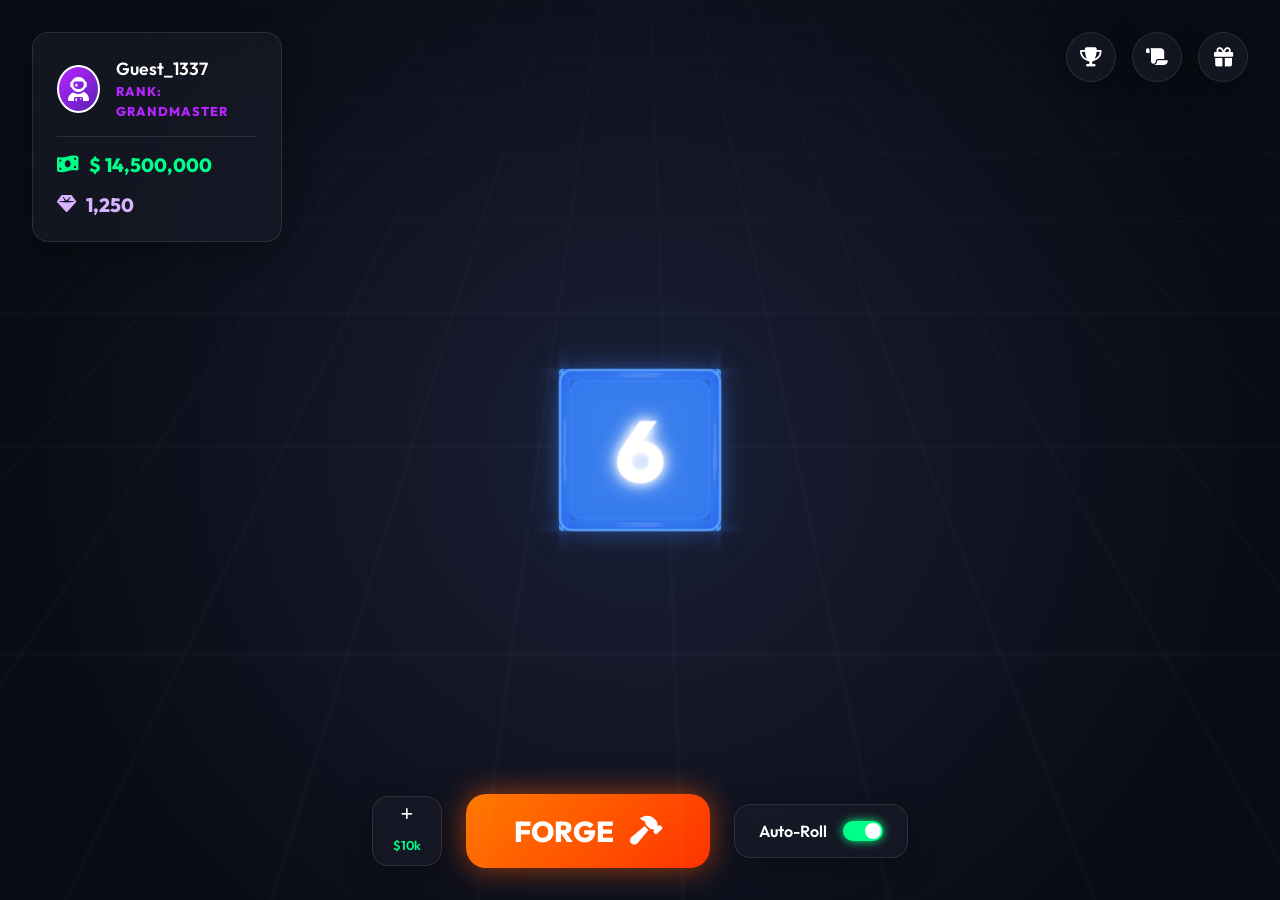
==== ui_preview/index.html @ 19efd31d "Roadmap reconciled against the repository, with two live hazards named Every DONE row was verified b" ====
<!DOCTYPE html>
<html lang="en">
<head>
    <meta charset="UTF-8">
    <meta name="viewport" content="width=device-width, initial-scale=1.0">
    <title>Dice Forge - UI Preview</title>
    <link rel="stylesheet" href="style.css">
    <link href="https://fonts.googleapis.com/css2?family=Outfit:wght@300;400;600;800&display=swap" rel="stylesheet">
    <link rel="stylesheet" href="https://cdnjs.cloudflare.com/ajax/libs/font-awesome/6.4.0/css/all.min.css">
</head>
<body>
    <!-- Background Pit Simulation -->
    <div class="bg-pit"></div>

    <!-- UI Overlay container -->
    <div class="ui-layer">
        
        <!-- Top Left: Player Profile & Currency -->
        <div class="panel top-left glass">
            <div class="profile-header">
                <div class="avatar"><i class="fa-solid fa-user-astronaut"></i></div>
                <div class="player-info">
                    <h2>Guest_1337</h2>
                    <span class="rank">Rank: Grandmaster</span>
                </div>
            </div>
            <div class="currency cash">
                <i class="fa-solid fa-money-bill-wave"></i>
                <span class="amount">$ 14,500,000</span>
            </div>
            <div class="currency diamonds">
                <i class="fa-solid fa-gem"></i>
                <span class="amount">1,250</span>
            </div>
        </div>

        <!-- Top Right: Social & Global -->
        <div class="top-right">
            <button class="icon-btn glass tooltip" data-tooltip="Leaderboard">
                <i class="fa-solid fa-trophy"></i>
            </button>
            <button class="icon-btn glass tooltip" data-tooltip="Quests">
                <i class="fa-solid fa-scroll"></i>
            </button>
            <button class="icon-btn glass tooltip" data-tooltip="Promo Codes">
                <i class="fa-solid fa-gift"></i>
            </button>
        </div>

        <!-- Left Side: Streak Gauge -->
        <div class="side-panel left glass">
            <div class="streak-title">STREAK</div>
            <div class="streak-multiplier">12x</div>
            <div class="gauge-container">
                <div class="gauge-fill"></div>
            </div>
            <div class="void-risk">Void Risk: 8%</div>
        </div>

        <!-- Right Side: Features -->
        <div class="side-panel right">
            <button class="feature-btn glass vault">
                <i class="fa-solid fa-vault"></i>
                <span>Offline Vault</span>
                <div class="badge">Ready!</div>
            </button>
            <button class="feature-btn glass spin">
                <i class="fa-solid fa-dharmachakra"></i>
                <span>Daily Spin</span>
            </button>
            <button class="feature-btn glass prestige pulse-fx">
                <i class="fa-solid fa-gem"></i>
                <span>Ascension</span>
            </button>
        </div>

        <!-- Bottom Center: Core Actions -->
        <div class="bottom-center">
            <div class="forge-container">
                <button class="btn-action glass add-die">
                    <i class="fa-solid fa-plus"></i><br>
                    <span>$10k</span>
                </button>
                <button class="btn-forge">
                    <span class="forge-text">FORGE</span>
                    <i class="fa-solid fa-hammer"></i>
                </button>
                <div class="auto-roll glass">
                    <span>Auto-Roll</span>
                    <label class="switch">
                        <input type="checkbox" checked>
                        <span class="slider round"></span>
                    </label>
                </div>
            </div>
        </div>

        <!-- Center: Floating Text & Dice Simulation -->
        <div class="center-arena">
            <div class="floating-text">
                + $ 5,000,000
            </div>
            <div class="dice-scene">
                <!-- CSS 3D Cube to simulate a glowing die -->
                <div class="cube">
                    <div class="face front">6</div>
                    <div class="face back">1</div>
                    <div class="face right">4</div>
                    <div class="face left">3</div>
                    <div class="face top">5</div>
                    <div class="face bottom">2</div>
                </div>
            </div>
        </div>
    </div>
</body>
</html>
---- ui_preview/style.css ----
:root {
    --bg-dark: #0f111a;
    --glass-bg: rgba(25, 28, 41, 0.65);
    --glass-border: rgba(255, 255, 255, 0.1);
    --accent-green: #00ff88;
    --accent-purple: #b624ff;
    --accent-orange: #ff5500;
    --text-primary: #ffffff;
    --text-secondary: #a0a5c0;
    --forge-glow: 0 0 30px rgba(255, 85, 0, 0.6);
}

* {
    margin: 0;
    padding: 0;
    box-sizing: border-box;
    font-family: 'Outfit', sans-serif;
}

body {
    background-color: var(--bg-dark);
    color: var(--text-primary);
    height: 100vh;
    overflow: hidden;
    position: relative;
}

/* Background Pit */
.bg-pit {
    position: absolute;
    inset: 0;
    background: radial-gradient(circle at center, #1a1f35 0%, #0a0c14 80%);
    z-index: 1;
}

.bg-pit::after {
    content: '';
    position: absolute;
    inset: 0;
    background-image: 
        linear-gradient(rgba(255, 255, 255, 0.03) 1px, transparent 1px),
        linear-gradient(90deg, rgba(255, 255, 255, 0.03) 1px, transparent 1px);
    background-size: 50px 50px;
    transform: perspective(500px) rotateX(60deg);
    transform-origin: top;
    opacity: 0.5;
}

/* UI Overlay Layer */
.ui-layer {
    position: absolute;
    inset: 0;
    z-index: 10;
    pointer-events: none; /* Let clicks pass to arena if needed */
    padding: 2rem;
}

.ui-layer > * {
    pointer-events: auto; /* Re-enable clicks for UI elements */
}

/* Glassmorphism utility */
.glass {
    background: var(--glass-bg);
    backdrop-filter: blur(12px);
    -webkit-backdrop-filter: blur(12px);
    border: 1px solid var(--glass-border);
    border-radius: 16px;
    box-shadow: 0 8px 32px rgba(0, 0, 0, 0.3);
}

/* Panel Layouts */
.panel {
    padding: 1.5rem;
}

.top-left {
    position: absolute;
    top: 2rem;
    left: 2rem;
    display: flex;
    flex-direction: column;
    gap: 1rem;
    width: 250px;
}

.profile-header {
    display: flex;
    align-items: center;
    gap: 1rem;
    padding-bottom: 1rem;
    border-bottom: 1px solid var(--glass-border);
}

.avatar {
    width: 48px;
    height: 48px;
    border-radius: 50%;
    background: linear-gradient(135deg, var(--accent-purple), #5b21b6);
    display: flex;
    align-items: center;
    justify-content: center;
    font-size: 1.5rem;
    border: 2px solid white;
}

.player-info h2 {
    font-size: 1.1rem;
    font-weight: 600;
}

.player-info .rank {
    font-size: 0.8rem;
    color: var(--accent-purple);
    font-weight: 800;
    text-transform: uppercase;
    letter-spacing: 1px;
}

.currency {
    display: flex;
    align-items: center;
    gap: 10px;
    font-size: 1.2rem;
    font-weight: 800;
}

.currency.cash { color: var(--accent-green); }
.currency.diamonds { color: #d8b4fe; }

/* Top Right */
.top-right {
    position: absolute;
    top: 2rem;
    right: 2rem;
    display: flex;
    gap: 1rem;
}

.icon-btn {
    width: 50px;
    height: 50px;
    border-radius: 50%;
    color: white;
    font-size: 1.2rem;
    cursor: pointer;
    transition: all 0.2s ease;
}

.icon-btn:hover {
    background: rgba(255, 255, 255, 0.1);
    transform: translateY(-2px);
}

/* Side Panels */
.side-panel {
    position: absolute;
    top: 50%;
    transform: translateY(-50%);
}

.side-panel.left {
    left: 2rem;
    padding: 1.5rem;
    display: flex;
    flex-direction: column;
    align-items: center;
    gap: 1rem;
}

.streak-title {
    font-size: 0.8rem;
    color: var(--text-secondary);
    letter-spacing: 2px;
}

.streak-multiplier {
    font-size: 2.5rem;
    font-weight: 800;
    color: var(--accent-orange);
    text-shadow: 0 0 15px rgba(255, 85, 0, 0.5);
}

.gauge-container {
    width: 12px;
    height: 150px;
    background: rgba(0,0,0,0.5);
    border-radius: 10px;
    overflow: hidden;
    position: relative;
    border: 1px solid var(--glass-border);
}

.gauge-fill {
    position: absolute;
    bottom: 0;
    left: 0;
    width: 100%;
    height: 75%;
    background: linear-gradient(to top, #ff5500, #ffaa00);
    box-shadow: 0 0 10px #ffaa00;
}

.void-risk {
    font-size: 0.8rem;
    color: #ef4444;
    font-weight: 600;
}

/* Right Features */
.side-panel.right {
    right: 2rem;
    display: flex;
    flex-direction: column;
    gap: 1rem;
}

.feature-btn {
    display: flex;
    flex-direction: column;
    align-items: center;
    justify-content: center;
    gap: 0.5rem;
    width: 90px;
    height: 90px;
    color: white;
    cursor: pointer;
    font-weight: 600;
    font-size: 0.8rem;
    transition: all 0.2s ease;
    position: relative;
}

.feature-btn i { font-size: 1.5rem; }
.feature-btn:hover { background: rgba(255, 255, 255, 0.1); transform: scale(1.05); }

.feature-btn .badge {
    position: absolute;
    top: -5px;
    right: -5px;
    background: var(--accent-green);
    color: #000;
    font-size: 0.7rem;
    padding: 2px 6px;
    border-radius: 10px;
    font-weight: 800;
}

.pulse-fx {
    animation: pulse 2s infinite;
    border-color: var(--accent-purple);
}
.pulse-fx i { color: var(--accent-purple); }

@keyframes pulse {
    0% { box-shadow: 0 0 0 0 rgba(182, 36, 255, 0.4); }
    70% { box-shadow: 0 0 0 15px rgba(182, 36, 255, 0); }
    100% { box-shadow: 0 0 0 0 rgba(182, 36, 255, 0); }
}

/* Bottom Center */
.bottom-center {
    position: absolute;
    bottom: 2rem;
    left: 50%;
    transform: translateX(-50%);
}

.forge-container {
    display: flex;
    align-items: center;
    gap: 1.5rem;
}

.btn-action {
    width: 70px;
    height: 70px;
    color: white;
    cursor: pointer;
    transition: all 0.2s ease;
    display: flex;
    flex-direction: column;
    align-items: center;
    justify-content: center;
}
.btn-action span { font-size: 0.8rem; font-weight: 600; color: var(--accent-green); }

.btn-forge {
    background: linear-gradient(135deg, #ff7a00, #ff3300);
    border: none;
    border-radius: 20px;
    padding: 1.2rem 3rem;
    display: flex;
    align-items: center;
    gap: 1rem;
    color: white;
    font-size: 1.8rem;
    font-weight: 800;
    cursor: pointer;
    box-shadow: var(--forge-glow);
    transition: all 0.2s cubic-bezier(0.175, 0.885, 0.32, 1.275);
}

.btn-forge:hover {
    transform: translateY(-5px) scale(1.05);
    box-shadow: 0 10px 40px rgba(255, 85, 0, 0.8);
}

.auto-roll {
    padding: 1rem 1.5rem;
    display: flex;
    align-items: center;
    gap: 1rem;
    font-weight: 600;
}

/* Toggle Switch */
.switch { position: relative; display: inline-block; width: 40px; height: 20px; }
.switch input { opacity: 0; width: 0; height: 0; }
.slider { position: absolute; cursor: pointer; top: 0; left: 0; right: 0; bottom: 0; background-color: rgba(255,255,255,0.2); transition: .4s; border-radius: 34px; }
.slider:before { position: absolute; content: ""; height: 16px; width: 16px; left: 2px; bottom: 2px; background-color: white; transition: .4s; border-radius: 50%; }
input:checked + .slider { background-color: var(--accent-green); box-shadow: 0 0 10px var(--accent-green); }
input:checked + .slider:before { transform: translateX(20px); }

/* Center Arena (Simulated Dice) */
.center-arena {
    position: absolute;
    inset: 0;
    display: flex;
    flex-direction: column;
    align-items: center;
    justify-content: center;
    pointer-events: none;
}

.floating-text {
    font-size: 3.5rem;
    font-weight: 800;
    color: #fff;
    text-shadow: 0 0 20px var(--accent-green), 0 0 40px var(--accent-green);
    animation: floatUp 2s ease-out forwards;
    position: absolute;
    top: 30%;
}

@keyframes floatUp {
    0% { transform: translateY(20px) scale(0.8); opacity: 0; }
    20% { transform: translateY(0) scale(1.1); opacity: 1; }
    80% { transform: translateY(-40px) scale(1); opacity: 1; }
    100% { transform: translateY(-60px) scale(0.9); opacity: 0; }
}

/* CSS 3D Cube (D6) Simulation */
.dice-scene {
    width: 150px;
    height: 150px;
    perspective: 1000px;
}

.cube {
    width: 100%;
    height: 100%;
    position: relative;
    transform-style: preserve-3d;
    animation: spin 8s linear infinite;
}

.face {
    position: absolute;
    width: 150px;
    height: 150px;
    background: rgba(59, 130, 246, 0.8);
    border: 2px solid #60a5fa;
    box-shadow: inset 0 0 20px #2563eb, 0 0 30px rgba(59, 130, 246, 0.4);
    display: flex;
    align-items: center;
    justify-content: center;
    font-size: 5rem;
    font-weight: 800;
    color: white;
    text-shadow: 0 0 10px white, 0 0 20px white;
    border-radius: 12px;
}

.front  { transform: rotateY(  0deg) translateZ(75px); }
.right  { transform: rotateY( 90deg) translateZ(75px); }
.back   { transform: rotateY(180deg) translateZ(75px); }
.left   { transform: rotateY(-90deg) translateZ(75px); }
.top    { transform: rotateX( 90deg) translateZ(75px); }
.bottom { transform: rotateX(-90deg) translateZ(75px); }

@keyframes spin {
    0% { transform: rotateX(0deg) rotateY(0deg) rotateZ(0deg); }
    100% { transform: rotateX(360deg) rotateY(720deg) rotateZ(360deg); }
}
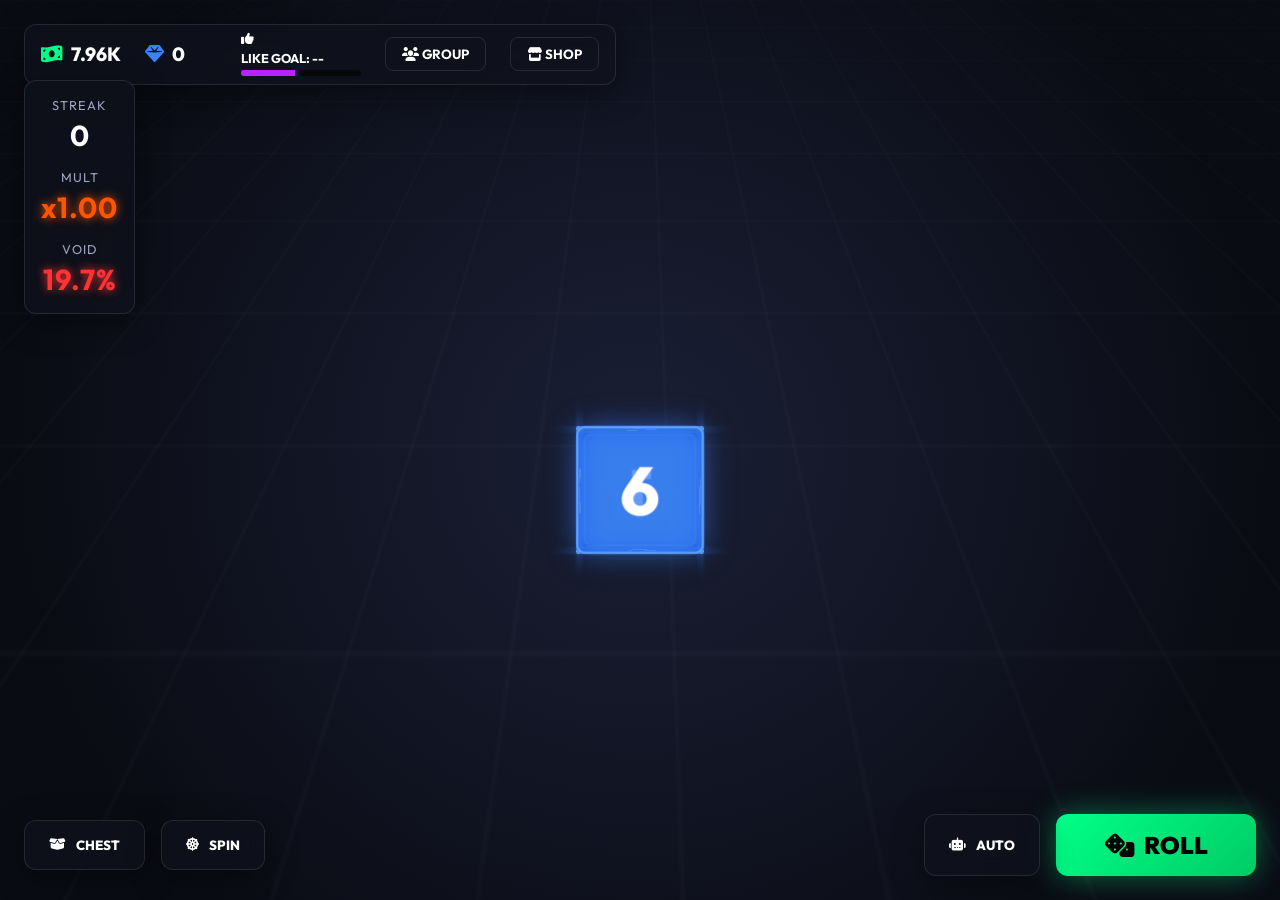
==== commit 1cda36d5: "Roadmap: fix the ordering my own edit broke, mark what is done, explain the plan YOU ASKED WHETHER I" ====
--- a/ui_preview/index.html
+++ b/ui_preview/index.html
@@ -3,115 +3,200 @@
 <head>
     <meta charset="UTF-8">
     <meta name="viewport" content="width=device-width, initial-scale=1.0">
-    <title>Dice Forge - UI Preview</title>
+    <title>Dice Forge - Complete UI Preview</title>
     <link rel="stylesheet" href="style.css">
     <link href="https://fonts.googleapis.com/css2?family=Outfit:wght@300;400;600;800&display=swap" rel="stylesheet">
     <link rel="stylesheet" href="https://cdnjs.cloudflare.com/ajax/libs/font-awesome/6.4.0/css/all.min.css">
 </head>
 <body>
-    <!-- Background Pit Simulation -->
+    <!-- Background Pit Simulation (DiceForgeBoard) -->
     <div class="bg-pit"></div>
 
     <!-- UI Overlay container -->
     <div class="ui-layer">
         
-        <!-- Top Left: Player Profile & Currency -->
-        <div class="panel top-left glass">
-            <div class="profile-header">
-                <div class="avatar"><i class="fa-solid fa-user-astronaut"></i></div>
-                <div class="player-info">
-                    <h2>Guest_1337</h2>
-                    <span class="rank">Rank: Grandmaster</span>
+        <!-- DiceForgeHUD: TopBar -->
+        <div class="hud-topbar glass">
+            <div class="currency cash"><i class="fa-solid fa-money-bill-wave"></i> <span>7.96K</span></div>
+            <div class="currency gems"><i class="fa-solid fa-gem"></i> <span>0</span></div>
+            <div class="like-goal tooltip" data-tooltip="3x CASH EVENT INACTIVE">
+                <i class="fa-solid fa-thumbs-up"></i> <span>LIKE GOAL: --</span>
+                <div class="goal-bar"><div class="goal-fill" style="width: 45%;"></div></div>
+            </div>
+            <button class="top-btn"><i class="fa-solid fa-users"></i> GROUP</button>
+            <button class="top-btn"><i class="fa-solid fa-store"></i> SHOP</button>
+        </div>
+
+        <!-- DiceForgeHUD: StreakStrip -->
+        <div class="hud-streakstrip glass">
+            <div class="streak-stat"><span>STREAK</span><br><strong>0</strong></div>
+            <div class="streak-stat accent-orange"><span>MULT</span><br><strong>x1.00</strong></div>
+            <div class="streak-stat accent-red"><span>VOID</span><br><strong>19.7%</strong></div>
+        </div>
+
+        <!-- DiceForgeMenu: LeftSidebar -->
+        <div class="sidebar left">
+            <button class="side-btn glass accent-border active" onclick="toggleModal('forgeModal')"><i class="fa-solid fa-hammer"></i> FORGE</button>
+            <button class="side-btn glass"><i class="fa-solid fa-plus-square"></i> ADD SLOT</button>
+            <button class="side-btn glass"><i class="fa-solid fa-shapes"></i> SHAPE</button>
+            <button class="side-btn glass"><i class="fa-solid fa-gauge-high"></i> AUTO SPEED</button>
+            <button class="side-btn glass prestige-btn"><i class="fa-solid fa-arrow-up-right-dots"></i> ASCEND</button>
+        </div>
+
+        <!-- DiceForgeMenu: RightSidebar -->
+        <div class="sidebar right">
+            <button class="side-btn glass"><i class="fa-solid fa-trophy"></i> BOARDS</button>
+            <button class="side-btn glass" onclick="toggleModal('statsModal')"><i class="fa-solid fa-chart-simple"></i> STATS</button>
+            <button class="side-btn glass"><i class="fa-solid fa-scroll"></i> QUESTS</button>
+            <button class="side-btn glass" onclick="toggleModal('settingsModal')"><i class="fa-solid fa-gear"></i> SETTINGS</button>
+        </div>
+
+        <!-- DiceForgeHUD: BottomBar -->
+        <div class="hud-bottombar">
+            <div class="bottom-group left-group">
+                <button class="bottom-btn glass"><i class="fa-solid fa-box-open"></i> CHEST</button>
+                <button class="bottom-btn glass"><i class="fa-solid fa-dharmachakra"></i> SPIN</button>
+            </div>
+            
+            <div class="bottom-group right-group">
+                <button class="bottom-btn glass"><i class="fa-solid fa-robot"></i> AUTO</button>
+                <button class="roll-btn"><i class="fa-solid fa-dice"></i> ROLL</button>
+            </div>
+        </div>
+
+        <!-- Center: Floating Text (DiceForgeFeedback) -->
+        <div class="center-arena">
+            <div class="floating-payout">
+                + 1,450
+                <span class="spark s1">+</span>
+                <span class="spark s2">+</span>
+            </div>
+            <div class="dice-scene">
+                <div class="cube"><div class="face front">6</div><div class="face back">1</div><div class="face right">4</div><div class="face left">3</div><div class="face top">5</div><div class="face bottom">2</div></div>
+            </div>
+        </div>
+    </div>
+
+    <!-- Modals Layer (DiceForgeMenuOverlay & ForgePanel) -->
+    
+    <!-- FORGE PANEL -->
+    <div class="modal-overlay" id="forgeModal" style="display: none;">
+        <div class="modal glass forge-modal">
+            <div class="modal-header">
+                <h2><i class="fa-solid fa-hammer"></i> FORGE</h2>
+                <button class="close-btn" onclick="toggleModal('forgeModal')"><i class="fa-solid fa-xmark"></i></button>
+            </div>
+            
+            <div class="die-tabs">
+                <button class="tab active">DIE 1</button>
+                <button class="tab">DIE 2</button>
+                <button class="tab">DIE 3</button>
+            </div>
+
+            <div class="forge-content">
+                <div class="forge-main">
+                    <div class="face-table-header">
+                        <span>FACE</span><span>EL</span><span>MASS</span><span>VALUE</span><span>P(LAND)</span><span>ADJUST</span>
+                    </div>
+                    <div class="face-list">
+                        <!-- Example row -->
+                        <div class="face-row">
+                            <span class="f-num">F1</span>
+                            <span class="f-el">-</span>
+                            <span class="f-val">10</span>
+                            <span class="f-val">100</span>
+                            <span class="f-val">16.6%</span>
+                            <div class="f-actions">
+                                <button class="f-btn">-</button><button class="f-btn">+</button>
+                            </div>
+                        </div>
+                        <div class="face-row">
+                            <span class="f-num">F2</span><span class="f-el">-</span><span class="f-val">10</span><span class="f-val">100</span><span class="f-val">16.6%</span>
+                            <div class="f-actions"><button class="f-btn">-</button><button class="f-btn">+</button></div>
+                        </div>
+                    </div>
                 </div>
-            </div>
-            <div class="currency cash">
-                <i class="fa-solid fa-money-bill-wave"></i>
-                <span class="amount">$ 14,500,000</span>
-            </div>
-            <div class="currency diamonds">
-                <i class="fa-solid fa-gem"></i>
-                <span class="amount">1,250</span>
-            </div>
-        </div>
-
-        <!-- Top Right: Social & Global -->
-        <div class="top-right">
-            <button class="icon-btn glass tooltip" data-tooltip="Leaderboard">
-                <i class="fa-solid fa-trophy"></i>
-            </button>
-            <button class="icon-btn glass tooltip" data-tooltip="Quests">
-                <i class="fa-solid fa-scroll"></i>
-            </button>
-            <button class="icon-btn glass tooltip" data-tooltip="Promo Codes">
-                <i class="fa-solid fa-gift"></i>
-            </button>
-        </div>
-
-        <!-- Left Side: Streak Gauge -->
-        <div class="side-panel left glass">
-            <div class="streak-title">STREAK</div>
-            <div class="streak-multiplier">12x</div>
-            <div class="gauge-container">
-                <div class="gauge-fill"></div>
-            </div>
-            <div class="void-risk">Void Risk: 8%</div>
-        </div>
-
-        <!-- Right Side: Features -->
-        <div class="side-panel right">
-            <button class="feature-btn glass vault">
-                <i class="fa-solid fa-vault"></i>
-                <span>Offline Vault</span>
-                <div class="badge">Ready!</div>
-            </button>
-            <button class="feature-btn glass spin">
-                <i class="fa-solid fa-dharmachakra"></i>
-                <span>Daily Spin</span>
-            </button>
-            <button class="feature-btn glass prestige pulse-fx">
-                <i class="fa-solid fa-gem"></i>
-                <span>Ascension</span>
-            </button>
-        </div>
-
-        <!-- Bottom Center: Core Actions -->
-        <div class="bottom-center">
-            <div class="forge-container">
-                <button class="btn-action glass add-die">
-                    <i class="fa-solid fa-plus"></i><br>
-                    <span>$10k</span>
-                </button>
-                <button class="btn-forge">
-                    <span class="forge-text">FORGE</span>
-                    <i class="fa-solid fa-hammer"></i>
-                </button>
-                <div class="auto-roll glass">
-                    <span>Auto-Roll</span>
-                    <label class="switch">
-                        <input type="checkbox" checked>
-                        <span class="slider round"></span>
-                    </label>
+
+                <div class="forge-sidebar">
+                    <div class="stat-box"><span>BASE EV / ROLL</span><strong>--</strong></div>
+                    <div class="stat-box"><span>VOID PROBABILITY</span><strong>--</strong></div>
+                    <div class="stat-box"><span>MASS BUDGET</span><strong>--</strong></div>
+                    <div class="stat-box"><span>FORGE COST</span><strong>--</strong></div>
+                    
+                    <div class="element-picker">
+                        <h4>ELEMENT - FACE 1</h4>
+                        <div class="elem-grid">
+                            <button class="elem-btn active">None</button>
+                            <button class="elem-btn fire">Fire</button>
+                            <button class="elem-btn freeze">Freeze</button>
+                            <button class="elem-btn gold">Gold</button>
+                            <button class="elem-btn mult">Multiplier</button>
+                        </div>
+                    </div>
+                    
+                    <div class="shape-picker">
+                        <h4>SHAPE</h4>
+                        <div class="elem-grid">
+                            <button class="elem-btn">D4</button><button class="elem-btn active">D6</button>
+                            <button class="elem-btn">D8</button><button class="elem-btn">D12</button><button class="elem-btn">D20</button>
+                        </div>
+                    </div>
+
+                    <div class="action-grid">
+                        <button class="sys-btn">EVEN</button>
+                        <button class="sys-btn">STEP 1</button>
+                        <button class="sys-btn">REVERT</button>
+                        <button class="sys-btn commit-btn">FORGE</button>
+                    </div>
                 </div>
             </div>
         </div>
-
-        <!-- Center: Floating Text & Dice Simulation -->
-        <div class="center-arena">
-            <div class="floating-text">
-                + $ 5,000,000
-            </div>
-            <div class="dice-scene">
-                <!-- CSS 3D Cube to simulate a glowing die -->
-                <div class="cube">
-                    <div class="face front">6</div>
-                    <div class="face back">1</div>
-                    <div class="face right">4</div>
-                    <div class="face left">3</div>
-                    <div class="face top">5</div>
-                    <div class="face bottom">2</div>
-                </div>
-            </div>
-        </div>
-    </div>
+    </div>
+
+    <!-- STATS PANEL -->
+    <div class="modal-overlay" id="statsModal" style="display: none;">
+        <div class="modal glass small-modal">
+            <div class="modal-header">
+                <h2><i class="fa-solid fa-chart-simple"></i> STATISTICS</h2>
+                <button class="close-btn" onclick="toggleModal('statsModal')"><i class="fa-solid fa-xmark"></i></button>
+            </div>
+            <div class="stats-grid">
+                <div class="stat-item"><span>CASH</span><strong>--</strong></div>
+                <div class="stat-item"><span>GEMS</span><strong>--</strong></div>
+                <div class="stat-item"><span>DIAMONDS</span><strong>--</strong></div>
+                <div class="stat-item"><span>STREAK</span><strong>--</strong></div>
+                <div class="stat-item"><span>DIE SLOTS</span><strong>--</strong></div>
+                <div class="stat-item"><span>LIFETIME</span><strong>--</strong></div>
+                <div class="stat-item"><span>BEST ROLL</span><strong>--</strong></div>
+                <div class="stat-item"><span>ROLLS</span><strong>--</strong></div>
+                <div class="stat-item"><span>ASCENSIONS</span><strong>--</strong></div>
+            </div>
+        </div>
+    </div>
+
+    <!-- SETTINGS PANEL -->
+    <div class="modal-overlay" id="settingsModal" style="display: none;">
+        <div class="modal glass small-modal">
+            <div class="modal-header">
+                <h2><i class="fa-solid fa-gear"></i> SETTINGS</h2>
+                <button class="close-btn" onclick="toggleModal('settingsModal')"><i class="fa-solid fa-xmark"></i></button>
+            </div>
+            <div class="settings-list">
+                <button class="setting-btn">PARTICLES <span>ON</span></button>
+                <button class="setting-btn">MOTION BLUR <span>ON</span></button>
+                <button class="setting-btn">SOUND FX <span>ON</span></button>
+                <button class="setting-btn">MUSIC <span>ON</span></button>
+                <button class="setting-btn accent-border">PROMO CODES</button>
+                <p class="settings-note">These apply for this session; saving them needs a server update.</p>
+            </div>
+        </div>
+    </div>
+
+    <script>
+        function toggleModal(id) {
+            const el = document.getElementById(id);
+            el.style.display = el.style.display === 'none' ? 'flex' : 'none';
+        }
+    </script>
 </body>
 </html>
--- a/ui_preview/style.css
+++ b/ui_preview/style.css
@@ -1,395 +1,178 @@
 :root {
     --bg-dark: #0f111a;
-    --glass-bg: rgba(25, 28, 41, 0.65);
+    --glass-bg: rgba(15, 18, 28, 0.75);
     --glass-border: rgba(255, 255, 255, 0.1);
     --accent-green: #00ff88;
     --accent-purple: #b624ff;
     --accent-orange: #ff5500;
+    --accent-red: #ff3333;
     --text-primary: #ffffff;
     --text-secondary: #a0a5c0;
-    --forge-glow: 0 0 30px rgba(255, 85, 0, 0.6);
 }
 
-* {
-    margin: 0;
-    padding: 0;
-    box-sizing: border-box;
-    font-family: 'Outfit', sans-serif;
-}
-
-body {
-    background-color: var(--bg-dark);
-    color: var(--text-primary);
-    height: 100vh;
-    overflow: hidden;
-    position: relative;
-}
+* { margin: 0; padding: 0; box-sizing: border-box; font-family: 'Outfit', sans-serif; }
+body { background-color: var(--bg-dark); color: var(--text-primary); height: 100vh; overflow: hidden; position: relative; }
 
 /* Background Pit */
 .bg-pit {
-    position: absolute;
-    inset: 0;
+    position: absolute; inset: 0;
     background: radial-gradient(circle at center, #1a1f35 0%, #0a0c14 80%);
     z-index: 1;
 }
-
 .bg-pit::after {
-    content: '';
-    position: absolute;
-    inset: 0;
-    background-image: 
-        linear-gradient(rgba(255, 255, 255, 0.03) 1px, transparent 1px),
-        linear-gradient(90deg, rgba(255, 255, 255, 0.03) 1px, transparent 1px);
-    background-size: 50px 50px;
-    transform: perspective(500px) rotateX(60deg);
-    transform-origin: top;
-    opacity: 0.5;
-}
-
-/* UI Overlay Layer */
-.ui-layer {
-    position: absolute;
-    inset: 0;
-    z-index: 10;
-    pointer-events: none; /* Let clicks pass to arena if needed */
-    padding: 2rem;
-}
-
-.ui-layer > * {
-    pointer-events: auto; /* Re-enable clicks for UI elements */
+    content: ''; position: absolute; inset: 0;
+    background-image: linear-gradient(rgba(255, 255, 255, 0.03) 1px, transparent 1px), linear-gradient(90deg, rgba(255, 255, 255, 0.03) 1px, transparent 1px);
+    background-size: 50px 50px; transform: perspective(500px) rotateX(60deg); transform-origin: top; opacity: 0.5;
 }
 
 /* Glassmorphism utility */
 .glass {
-    background: var(--glass-bg);
-    backdrop-filter: blur(12px);
-    -webkit-backdrop-filter: blur(12px);
-    border: 1px solid var(--glass-border);
-    border-radius: 16px;
-    box-shadow: 0 8px 32px rgba(0, 0, 0, 0.3);
+    background: var(--glass-bg); backdrop-filter: blur(12px); -webkit-backdrop-filter: blur(12px);
+    border: 1px solid var(--glass-border); border-radius: 12px; box-shadow: 0 8px 32px rgba(0, 0, 0, 0.4);
 }
 
-/* Panel Layouts */
-.panel {
-    padding: 1.5rem;
+.ui-layer { position: absolute; inset: 0; z-index: 10; pointer-events: none; padding: 1.5rem; }
+.ui-layer > * { pointer-events: auto; }
+
+/* HUD TopBar */
+.hud-topbar {
+    position: absolute; top: 1.5rem; left: 1.5rem; right: 1.5rem;
+    display: flex; gap: 1.5rem; align-items: center; padding: 0.5rem 1rem;
+    width: max-content;
 }
+.currency { font-size: 1.2rem; font-weight: 800; display: flex; gap: 8px; align-items: center; }
+.currency.cash i { color: var(--accent-green); }
+.currency.gems i { color: #3b82f6; }
+.like-goal {
+    display: flex; flex-direction: column; gap: 4px; font-size: 0.8rem; font-weight: 700;
+    margin-left: 2rem; width: 120px;
+}
+.goal-bar { height: 6px; background: rgba(0,0,0,0.5); border-radius: 3px; overflow: hidden; }
+.goal-fill { height: 100%; background: var(--accent-purple); box-shadow: 0 0 10px var(--accent-purple); }
+.top-btn { 
+    background: transparent; color: white; border: 1px solid var(--glass-border); 
+    padding: 0.5rem 1rem; border-radius: 8px; font-weight: 700; cursor: pointer; transition: 0.2s;
+}
+.top-btn:hover { background: rgba(255,255,255,0.1); }
 
-.top-left {
-    position: absolute;
-    top: 2rem;
-    left: 2rem;
-    display: flex;
-    flex-direction: column;
-    gap: 1rem;
-    width: 250px;
+/* HUD StreakStrip */
+.hud-streakstrip {
+    position: absolute; top: 5rem; left: 1.5rem; display: flex; flex-direction: column; gap: 1rem; padding: 1rem;
 }
+.streak-stat { text-align: center; font-size: 0.8rem; color: var(--text-secondary); letter-spacing: 1px; }
+.streak-stat strong { display: block; font-size: 1.8rem; color: white; margin-top: 4px; }
+.accent-orange strong { color: var(--accent-orange); text-shadow: 0 0 10px var(--accent-orange); }
+.accent-red strong { color: var(--accent-red); text-shadow: 0 0 10px var(--accent-red); }
 
-.profile-header {
-    display: flex;
-    align-items: center;
-    gap: 1rem;
-    padding-bottom: 1rem;
-    border-bottom: 1px solid var(--glass-border);
+/* Sidebars */
+.sidebar { position: absolute; top: 50%; transform: translateY(-50%); display: flex; flex-direction: column; gap: 0.8rem; }
+.sidebar.left { left: 1.5rem; }
+.sidebar.right { right: 1.5rem; }
+.side-btn { 
+    display: flex; align-items: center; gap: 10px; color: white; font-weight: 700; font-size: 0.9rem;
+    padding: 1rem; width: 160px; cursor: pointer; transition: 0.2s; text-align: left;
 }
+.side-btn i { font-size: 1.2rem; width: 24px; text-align: center; }
+.side-btn:hover, .side-btn.active { background: rgba(255,255,255,0.1); transform: translateX(5px); }
+.sidebar.right .side-btn:hover { transform: translateX(-5px); }
+.accent-border { border-color: var(--accent-orange); }
+.prestige-btn { border-color: var(--accent-purple); box-shadow: 0 0 15px rgba(182,36,255,0.3); }
 
-.avatar {
-    width: 48px;
-    height: 48px;
-    border-radius: 50%;
-    background: linear-gradient(135deg, var(--accent-purple), #5b21b6);
-    display: flex;
-    align-items: center;
-    justify-content: center;
-    font-size: 1.5rem;
-    border: 2px solid white;
+/* HUD BottomBar */
+.hud-bottombar {
+    position: absolute; bottom: 1.5rem; left: 1.5rem; right: 1.5rem;
+    display: flex; justify-content: space-between; align-items: center;
 }
+.bottom-group { display: flex; gap: 1rem; }
+.bottom-btn { 
+    color: white; font-weight: 800; padding: 1rem 1.5rem; cursor: pointer; display: flex; gap: 10px; align-items: center; transition: 0.2s;
+}
+.bottom-btn:hover { background: rgba(255,255,255,0.1); transform: translateY(-3px); }
+.roll-btn {
+    background: linear-gradient(135deg, #00ff88, #00cc66); border: none; border-radius: 12px;
+    color: #000; font-weight: 900; font-size: 1.5rem; padding: 1rem 3rem; cursor: pointer;
+    box-shadow: 0 0 30px rgba(0, 255, 136, 0.4); transition: 0.2s; display: flex; gap: 10px; align-items: center;
+}
+.roll-btn:hover { transform: translateY(-5px) scale(1.05); box-shadow: 0 10px 40px rgba(0, 255, 136, 0.6); }
 
-.player-info h2 {
-    font-size: 1.1rem;
-    font-weight: 600;
+/* Center Arena */
+.center-arena { position: absolute; inset: 0; display: flex; flex-direction: column; align-items: center; justify-content: center; pointer-events: none; z-index: -1; }
+.floating-payout {
+    font-size: 4rem; font-weight: 900; color: #fff; text-shadow: 0 0 20px var(--accent-green);
+    position: absolute; top: 35%; display: flex; gap: 10px; animation: floatUp 2s forwards;
 }
-
-.player-info .rank {
-    font-size: 0.8rem;
-    color: var(--accent-purple);
-    font-weight: 800;
-    text-transform: uppercase;
-    letter-spacing: 1px;
-}
-
-.currency {
-    display: flex;
-    align-items: center;
-    gap: 10px;
-    font-size: 1.2rem;
-    font-weight: 800;
-}
-
-.currency.cash { color: var(--accent-green); }
-.currency.diamonds { color: #d8b4fe; }
-
-/* Top Right */
-.top-right {
-    position: absolute;
-    top: 2rem;
-    right: 2rem;
-    display: flex;
-    gap: 1rem;
-}
-
-.icon-btn {
-    width: 50px;
-    height: 50px;
-    border-radius: 50%;
-    color: white;
-    font-size: 1.2rem;
-    cursor: pointer;
-    transition: all 0.2s ease;
-}
-
-.icon-btn:hover {
-    background: rgba(255, 255, 255, 0.1);
-    transform: translateY(-2px);
-}
-
-/* Side Panels */
-.side-panel {
-    position: absolute;
-    top: 50%;
-    transform: translateY(-50%);
-}
-
-.side-panel.left {
-    left: 2rem;
-    padding: 1.5rem;
-    display: flex;
-    flex-direction: column;
-    align-items: center;
-    gap: 1rem;
-}
-
-.streak-title {
-    font-size: 0.8rem;
-    color: var(--text-secondary);
-    letter-spacing: 2px;
-}
-
-.streak-multiplier {
-    font-size: 2.5rem;
-    font-weight: 800;
-    color: var(--accent-orange);
-    text-shadow: 0 0 15px rgba(255, 85, 0, 0.5);
-}
-
-.gauge-container {
-    width: 12px;
-    height: 150px;
-    background: rgba(0,0,0,0.5);
-    border-radius: 10px;
-    overflow: hidden;
-    position: relative;
-    border: 1px solid var(--glass-border);
-}
-
-.gauge-fill {
-    position: absolute;
-    bottom: 0;
-    left: 0;
-    width: 100%;
-    height: 75%;
-    background: linear-gradient(to top, #ff5500, #ffaa00);
-    box-shadow: 0 0 10px #ffaa00;
-}
-
-.void-risk {
-    font-size: 0.8rem;
-    color: #ef4444;
-    font-weight: 600;
-}
-
-/* Right Features */
-.side-panel.right {
-    right: 2rem;
-    display: flex;
-    flex-direction: column;
-    gap: 1rem;
-}
-
-.feature-btn {
-    display: flex;
-    flex-direction: column;
-    align-items: center;
-    justify-content: center;
-    gap: 0.5rem;
-    width: 90px;
-    height: 90px;
-    color: white;
-    cursor: pointer;
-    font-weight: 600;
-    font-size: 0.8rem;
-    transition: all 0.2s ease;
-    position: relative;
-}
-
-.feature-btn i { font-size: 1.5rem; }
-.feature-btn:hover { background: rgba(255, 255, 255, 0.1); transform: scale(1.05); }
-
-.feature-btn .badge {
-    position: absolute;
-    top: -5px;
-    right: -5px;
-    background: var(--accent-green);
-    color: #000;
-    font-size: 0.7rem;
-    padding: 2px 6px;
-    border-radius: 10px;
-    font-weight: 800;
-}
-
-.pulse-fx {
-    animation: pulse 2s infinite;
-    border-color: var(--accent-purple);
-}
-.pulse-fx i { color: var(--accent-purple); }
-
-@keyframes pulse {
-    0% { box-shadow: 0 0 0 0 rgba(182, 36, 255, 0.4); }
-    70% { box-shadow: 0 0 0 15px rgba(182, 36, 255, 0); }
-    100% { box-shadow: 0 0 0 0 rgba(182, 36, 255, 0); }
-}
-
-/* Bottom Center */
-.bottom-center {
-    position: absolute;
-    bottom: 2rem;
-    left: 50%;
-    transform: translateX(-50%);
-}
-
-.forge-container {
-    display: flex;
-    align-items: center;
-    gap: 1.5rem;
-}
-
-.btn-action {
-    width: 70px;
-    height: 70px;
-    color: white;
-    cursor: pointer;
-    transition: all 0.2s ease;
-    display: flex;
-    flex-direction: column;
-    align-items: center;
-    justify-content: center;
-}
-.btn-action span { font-size: 0.8rem; font-weight: 600; color: var(--accent-green); }
-
-.btn-forge {
-    background: linear-gradient(135deg, #ff7a00, #ff3300);
-    border: none;
-    border-radius: 20px;
-    padding: 1.2rem 3rem;
-    display: flex;
-    align-items: center;
-    gap: 1rem;
-    color: white;
-    font-size: 1.8rem;
-    font-weight: 800;
-    cursor: pointer;
-    box-shadow: var(--forge-glow);
-    transition: all 0.2s cubic-bezier(0.175, 0.885, 0.32, 1.275);
-}
-
-.btn-forge:hover {
-    transform: translateY(-5px) scale(1.05);
-    box-shadow: 0 10px 40px rgba(255, 85, 0, 0.8);
-}
-
-.auto-roll {
-    padding: 1rem 1.5rem;
-    display: flex;
-    align-items: center;
-    gap: 1rem;
-    font-weight: 600;
-}
-
-/* Toggle Switch */
-.switch { position: relative; display: inline-block; width: 40px; height: 20px; }
-.switch input { opacity: 0; width: 0; height: 0; }
-.slider { position: absolute; cursor: pointer; top: 0; left: 0; right: 0; bottom: 0; background-color: rgba(255,255,255,0.2); transition: .4s; border-radius: 34px; }
-.slider:before { position: absolute; content: ""; height: 16px; width: 16px; left: 2px; bottom: 2px; background-color: white; transition: .4s; border-radius: 50%; }
-input:checked + .slider { background-color: var(--accent-green); box-shadow: 0 0 10px var(--accent-green); }
-input:checked + .slider:before { transform: translateX(20px); }
-
-/* Center Arena (Simulated Dice) */
-.center-arena {
-    position: absolute;
-    inset: 0;
-    display: flex;
-    flex-direction: column;
-    align-items: center;
-    justify-content: center;
-    pointer-events: none;
-}
-
-.floating-text {
-    font-size: 3.5rem;
-    font-weight: 800;
-    color: #fff;
-    text-shadow: 0 0 20px var(--accent-green), 0 0 40px var(--accent-green);
-    animation: floatUp 2s ease-out forwards;
-    position: absolute;
-    top: 30%;
-}
-
+.spark { color: var(--accent-orange); text-shadow: 0 0 15px var(--accent-orange); font-size: 2rem; }
 @keyframes floatUp {
     0% { transform: translateY(20px) scale(0.8); opacity: 0; }
-    20% { transform: translateY(0) scale(1.1); opacity: 1; }
-    80% { transform: translateY(-40px) scale(1); opacity: 1; }
-    100% { transform: translateY(-60px) scale(0.9); opacity: 0; }
+    20% { transform: translateY(0) scale(1); opacity: 1; }
+    80% { transform: translateY(-30px) scale(1); opacity: 1; }
+    100% { transform: translateY(-50px) scale(0.9); opacity: 0; }
 }
+.dice-scene { width: 120px; height: 120px; perspective: 1000px; margin-top: 5rem; }
+.cube { width: 100%; height: 100%; position: relative; transform-style: preserve-3d; animation: spin 8s linear infinite; }
+.face {
+    position: absolute; width: 120px; height: 120px; background: rgba(59, 130, 246, 0.8);
+    border: 2px solid #60a5fa; box-shadow: inset 0 0 20px #2563eb, 0 0 30px rgba(59, 130, 246, 0.4);
+    display: flex; align-items: center; justify-content: center; font-size: 4rem; font-weight: 800; color: white; border-radius: 8px;
+}
+.front  { transform: rotateY(  0deg) translateZ(60px); }
+.right  { transform: rotateY( 90deg) translateZ(60px); }
+.back   { transform: rotateY(180deg) translateZ(60px); }
+.left   { transform: rotateY(-90deg) translateZ(60px); }
+.top    { transform: rotateX( 90deg) translateZ(60px); }
+.bottom { transform: rotateX(-90deg) translateZ(60px); }
+@keyframes spin { 0% { transform: rotateX(0deg) rotateY(0deg); } 100% { transform: rotateX(360deg) rotateY(720deg); } }
 
-/* CSS 3D Cube (D6) Simulation */
-.dice-scene {
-    width: 150px;
-    height: 150px;
-    perspective: 1000px;
+/* Modals */
+.modal-overlay {
+    position: absolute; inset: 0; background: rgba(0,0,0,0.6); backdrop-filter: blur(5px);
+    z-index: 100; display: flex; align-items: center; justify-content: center;
 }
+.modal { padding: 1.5rem; width: 90%; max-width: 900px; display: flex; flex-direction: column; gap: 1rem; }
+.small-modal { max-width: 400px; }
+.modal-header { display: flex; justify-content: space-between; align-items: center; border-bottom: 1px solid var(--glass-border); padding-bottom: 1rem; }
+.close-btn { background: none; border: none; color: white; font-size: 1.5rem; cursor: pointer; transition: 0.2s; }
+.close-btn:hover { color: var(--accent-red); transform: scale(1.1); }
 
-.cube {
-    width: 100%;
-    height: 100%;
-    position: relative;
-    transform-style: preserve-3d;
-    animation: spin 8s linear infinite;
+/* Forge Modal Specifics */
+.die-tabs { display: flex; gap: 10px; border-bottom: 1px solid var(--glass-border); padding-bottom: 10px; }
+.tab { background: transparent; border: none; color: var(--text-secondary); font-weight: 700; cursor: pointer; padding: 5px 10px; }
+.tab.active { color: white; border-bottom: 2px solid var(--accent-orange); }
+
+.forge-content { display: flex; gap: 1.5rem; margin-top: 1rem; }
+.forge-main { flex: 2; display: flex; flex-direction: column; gap: 10px; }
+.face-table-header { display: grid; grid-template-columns: 1fr 1fr 1fr 1fr 1fr 1fr; font-size: 0.8rem; color: var(--text-secondary); font-weight: 700; padding: 0 10px; }
+.face-list { display: flex; flex-direction: column; gap: 8px; max-height: 350px; overflow-y: auto; }
+.face-row { 
+    display: grid; grid-template-columns: 1fr 1fr 1fr 1fr 1fr 1fr; background: rgba(0,0,0,0.4); 
+    padding: 10px; border-radius: 8px; align-items: center; font-weight: 600;
 }
+.f-actions { display: flex; gap: 5px; }
+.f-btn { background: rgba(255,255,255,0.1); border: none; color: white; border-radius: 4px; width: 24px; height: 24px; cursor: pointer; }
+.f-btn:hover { background: var(--accent-orange); }
 
-.face {
-    position: absolute;
-    width: 150px;
-    height: 150px;
-    background: rgba(59, 130, 246, 0.8);
-    border: 2px solid #60a5fa;
-    box-shadow: inset 0 0 20px #2563eb, 0 0 30px rgba(59, 130, 246, 0.4);
-    display: flex;
-    align-items: center;
-    justify-content: center;
-    font-size: 5rem;
-    font-weight: 800;
-    color: white;
-    text-shadow: 0 0 10px white, 0 0 20px white;
-    border-radius: 12px;
-}
+.forge-sidebar { flex: 1; display: flex; flex-direction: column; gap: 1rem; background: rgba(0,0,0,0.3); padding: 1rem; border-radius: 8px; }
+.stat-box { display: flex; justify-content: space-between; font-size: 0.8rem; font-weight: 700; color: var(--text-secondary); }
+.stat-box strong { color: white; font-size: 1rem; }
+.element-picker h4, .shape-picker h4 { font-size: 0.8rem; margin-bottom: 8px; color: var(--text-secondary); }
+.elem-grid { display: flex; flex-wrap: wrap; gap: 5px; }
+.elem-btn { background: rgba(255,255,255,0.05); border: 1px solid var(--glass-border); color: white; padding: 5px 10px; border-radius: 4px; cursor: pointer; font-size: 0.8rem; }
+.elem-btn.active { background: var(--accent-orange); border-color: var(--accent-orange); }
+.elem-btn.fire { color: #ff5500; } .elem-btn.freeze { color: #00ffff; } .elem-btn.gold { color: #ffd700; } .elem-btn.mult { color: #b624ff; }
 
-.front  { transform: rotateY(  0deg) translateZ(75px); }
-.right  { transform: rotateY( 90deg) translateZ(75px); }
-.back   { transform: rotateY(180deg) translateZ(75px); }
-.left   { transform: rotateY(-90deg) translateZ(75px); }
-.top    { transform: rotateX( 90deg) translateZ(75px); }
-.bottom { transform: rotateX(-90deg) translateZ(75px); }
+.action-grid { display: grid; grid-template-columns: 1fr 1fr; gap: 10px; margin-top: auto; }
+.sys-btn { background: rgba(255,255,255,0.1); border: none; color: white; padding: 10px; border-radius: 6px; font-weight: 700; cursor: pointer; }
+.sys-btn:hover { background: rgba(255,255,255,0.2); }
+.commit-btn { background: var(--accent-orange); color: black; font-weight: 900; }
+.commit-btn:hover { background: #ff7700; }
 
-@keyframes spin {
-    0% { transform: rotateX(0deg) rotateY(0deg) rotateZ(0deg); }
-    100% { transform: rotateX(360deg) rotateY(720deg) rotateZ(360deg); }
-}
+/* Stats Grid */
+.stats-grid { display: grid; grid-template-columns: 1fr 1fr; gap: 1rem; }
+.stat-item { display: flex; flex-direction: column; background: rgba(0,0,0,0.3); padding: 10px; border-radius: 8px; font-size: 0.8rem; color: var(--text-secondary); font-weight: 700; }
+.stat-item strong { color: white; font-size: 1.2rem; margin-top: 4px; }
+
+/* Settings List */
+.settings-list { display: flex; flex-direction: column; gap: 10px; }
+.setting-btn { background: rgba(0,0,0,0.3); border: 1px solid var(--glass-border); color: white; padding: 12px; border-radius: 8px; font-weight: 700; display: flex; justify-content: space-between; cursor: pointer; }
+.setting-btn span { color: var(--accent-green); }
+.settings-note { font-size: 0.8rem; color: var(--text-secondary); text-align: center; margin-top: 10px; }
